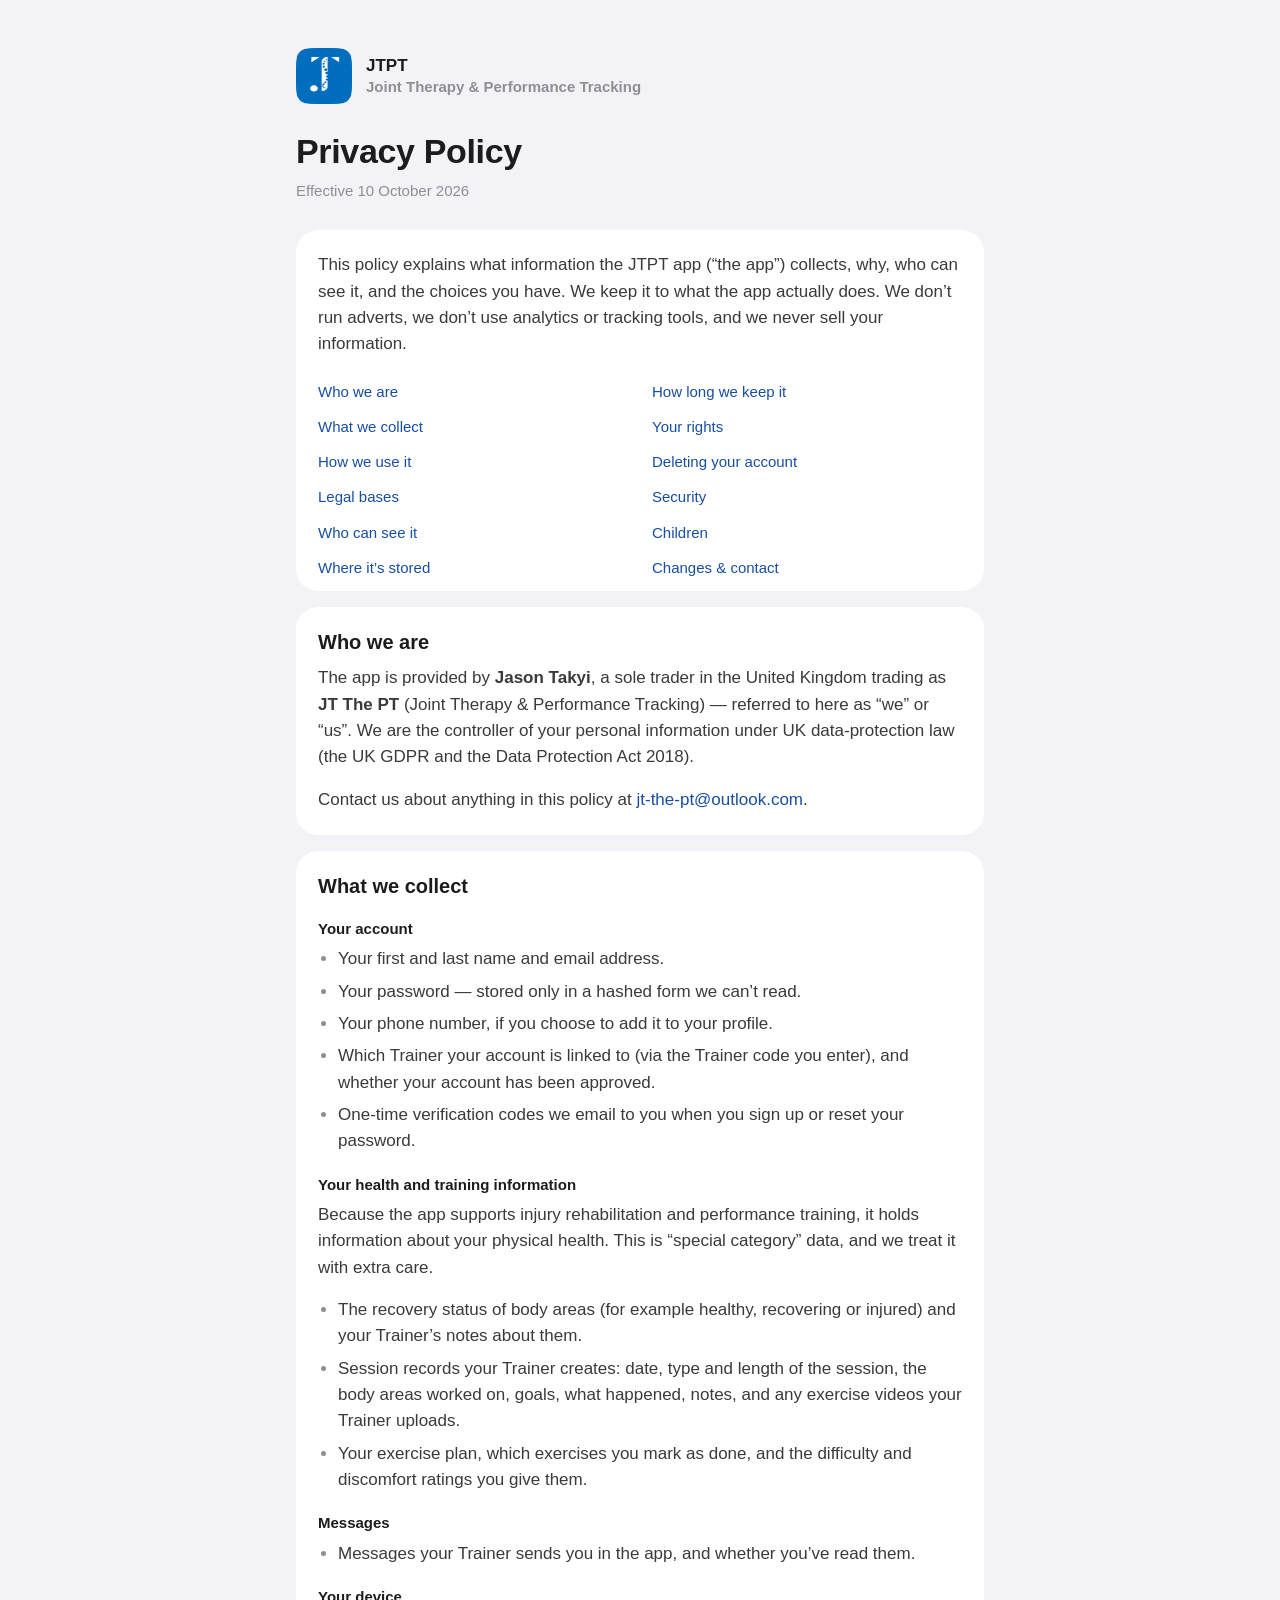
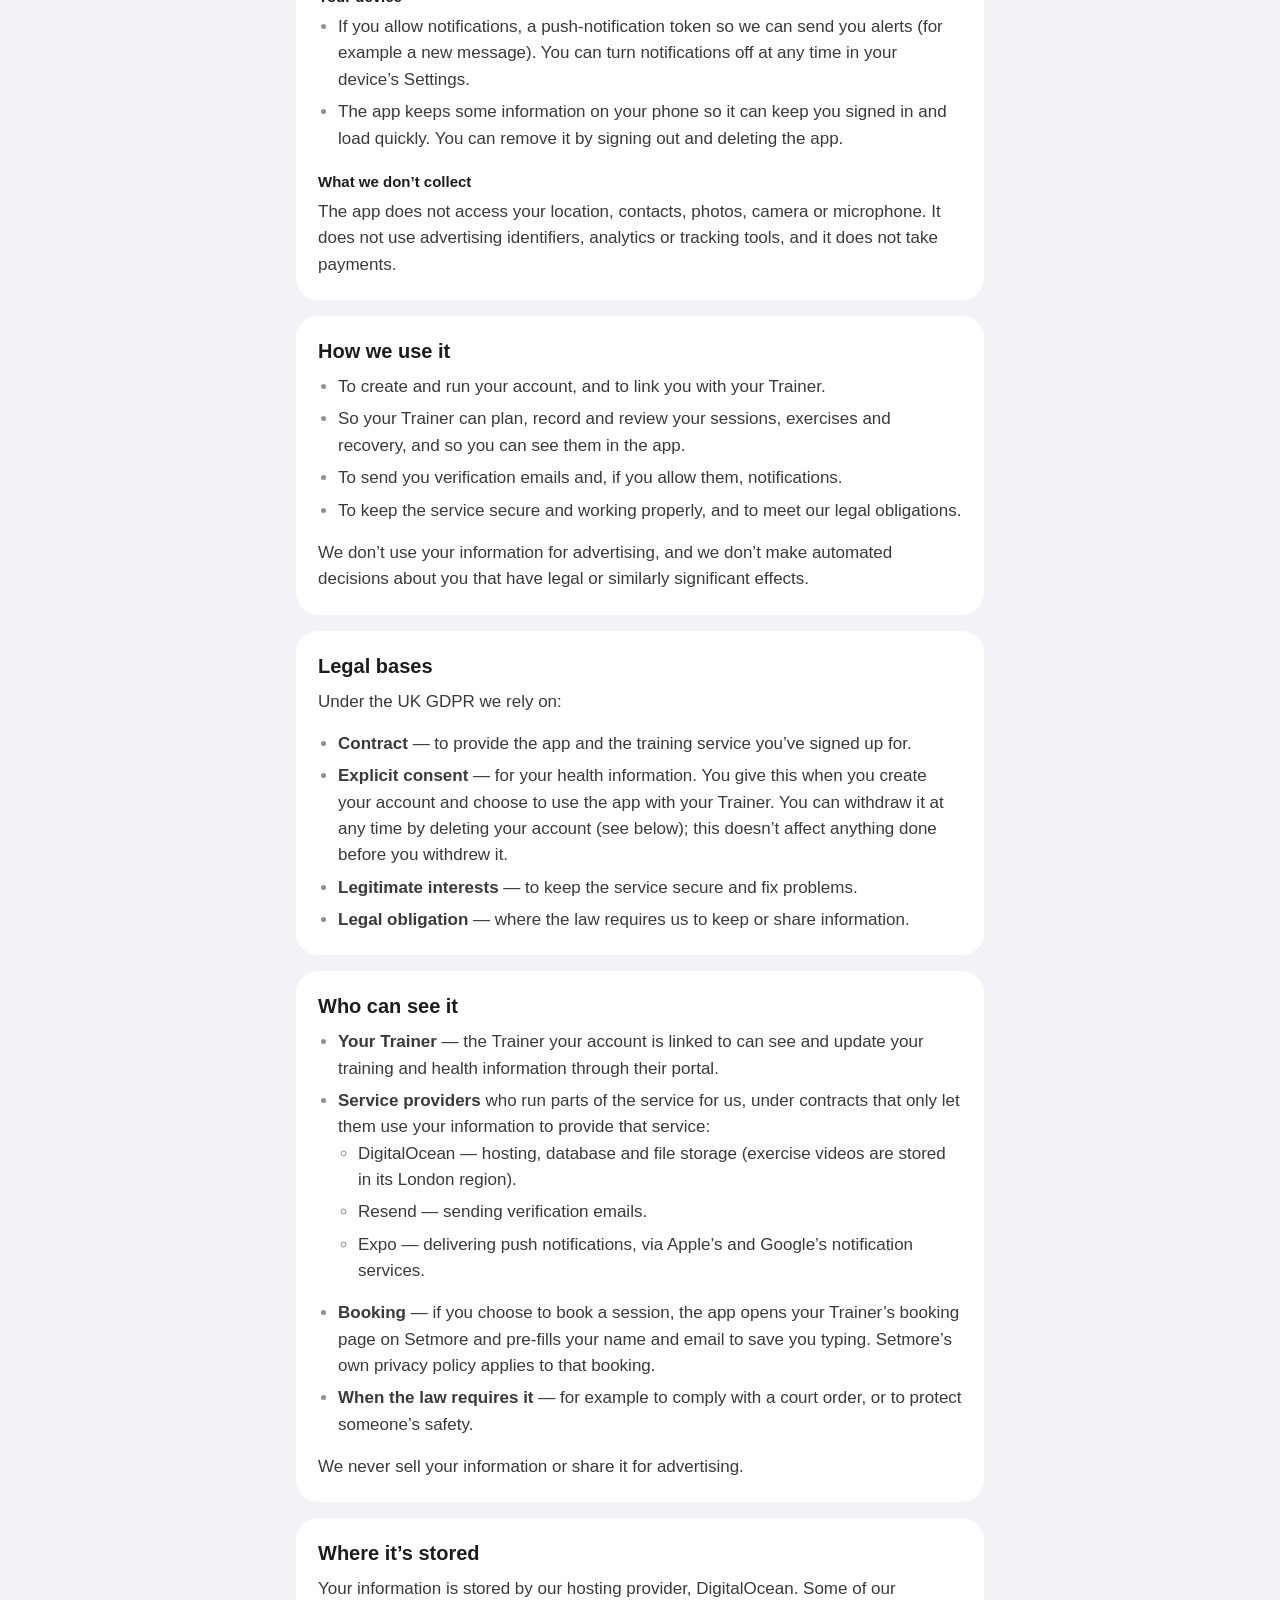
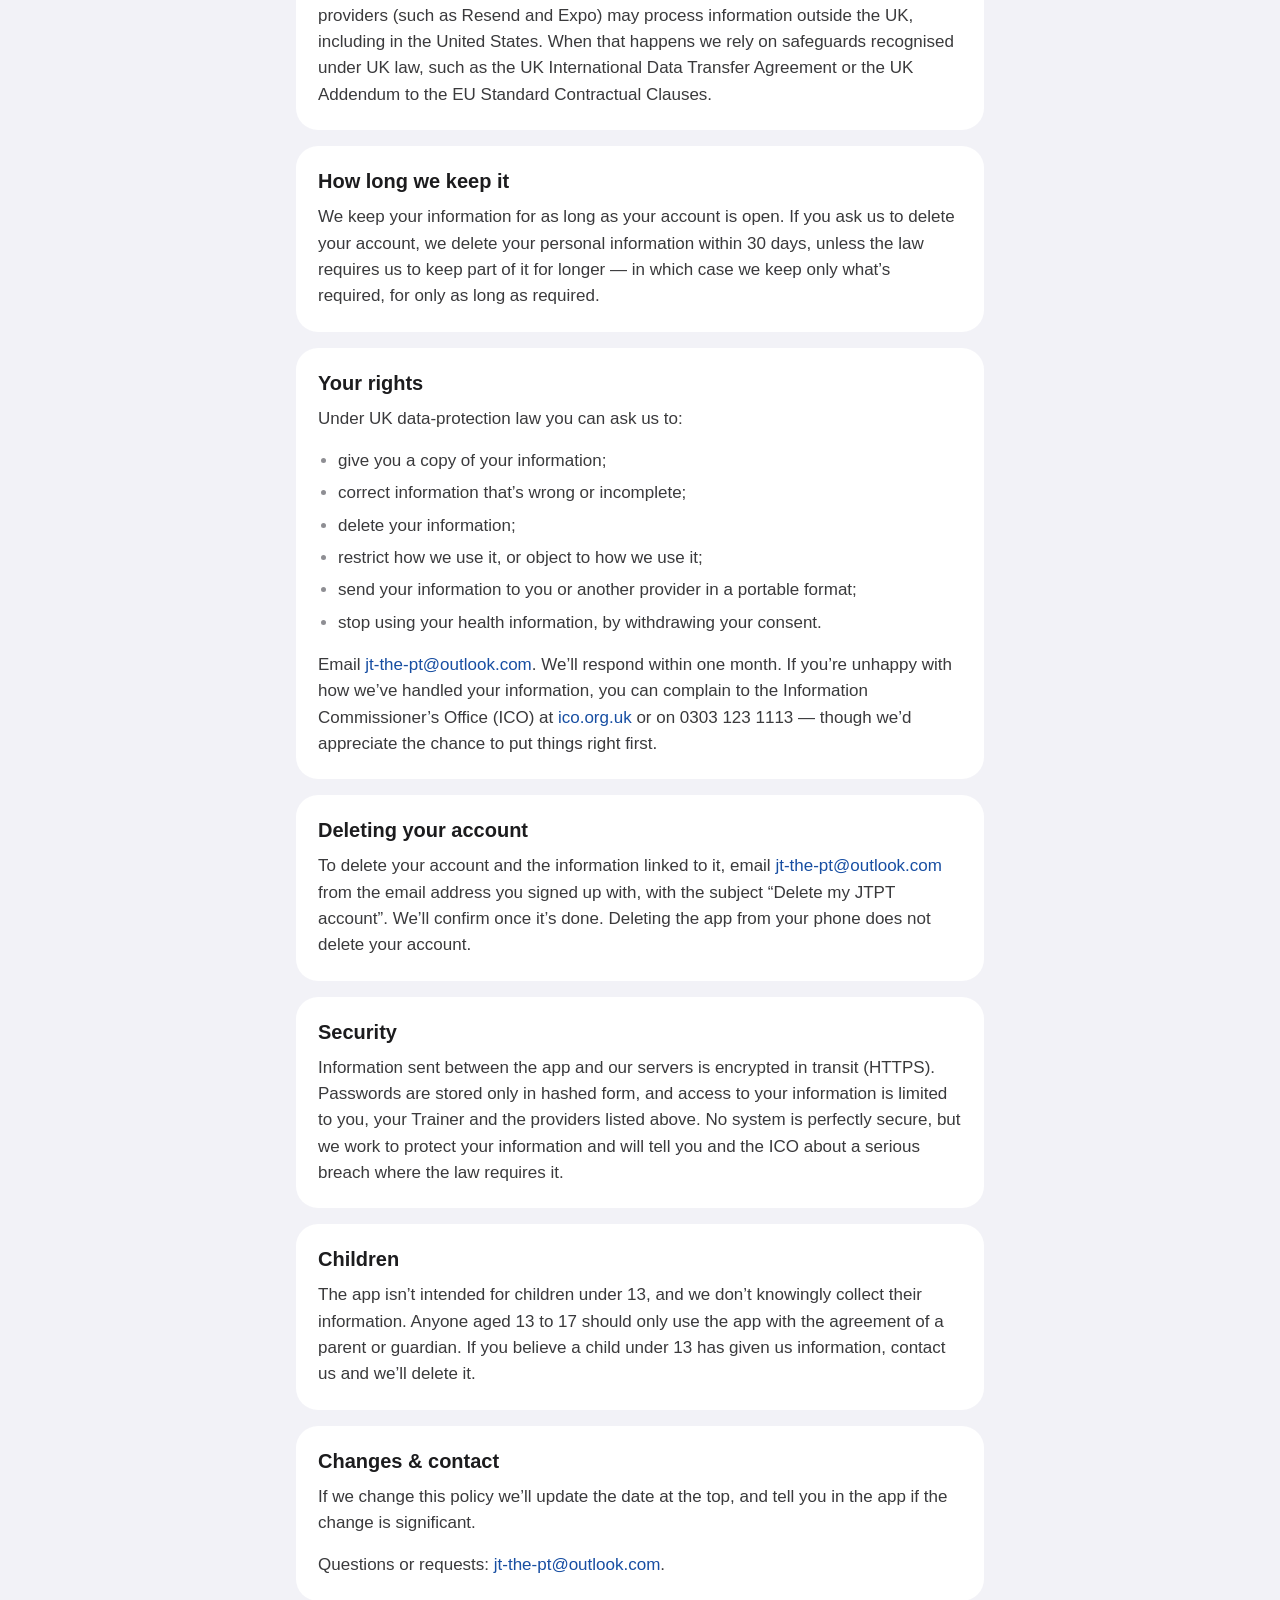
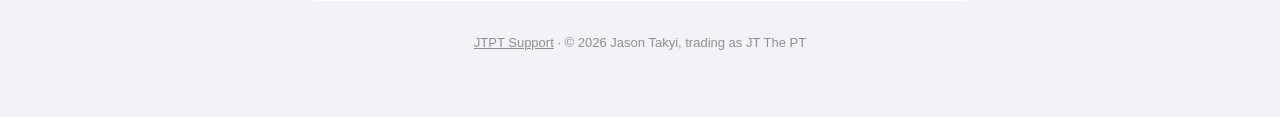
==== privacy/index.html @ 7a08b072 "Add JTPT support page and privacy policy Co-Authored-By: Claude Opus 5.5 <noreply@anthropic.com>" ====
<!doctype html>
<html lang="en-GB">
<head>
  <meta charset="utf-8">
  <meta name="viewport" content="width=device-width, initial-scale=1">
  <title>Privacy Policy · JTPT</title>
  <meta name="description" content="How the JTPT (Joint Therapy & Performance Tracking) app collects, uses and protects your information.">
  <link rel="icon" href="../assets/favicon.png">
  <link rel="apple-touch-icon" href="../assets/apple-touch-icon.png">
  <link rel="stylesheet" href="../assets/site.css">
</head>
<body>
<main class="wrap">

  <header class="brand">
    <img src="../assets/icon-192.png" alt="">
    <div class="name"><strong>JTPT</strong>Joint Therapy &amp; Performance Tracking</div>
  </header>

  <h1>Privacy Policy</h1>
  <p class="lede">Effective 10 October 2026</p>

  <section class="card">
    <p>This policy explains what information the JTPT app (“the app”) collects, why, who can see it, and the choices you have. We keep it to what the app actually does. We don’t run adverts, we don’t use analytics or tracking tools, and we never sell your information.</p>
    <nav class="toc" aria-label="Contents">
      <a href="#who">Who we are</a>
      <a href="#collect">What we collect</a>
      <a href="#use">How we use it</a>
      <a href="#legal">Legal bases</a>
      <a href="#share">Who can see it</a>
      <a href="#transfers">Where it’s stored</a>
      <a href="#retention">How long we keep it</a>
      <a href="#rights">Your rights</a>
      <a href="#delete">Deleting your account</a>
      <a href="#security">Security</a>
      <a href="#children">Children</a>
      <a href="#changes">Changes &amp; contact</a>
    </nav>
  </section>

  <section class="card" id="who">
    <h2>Who we are</h2>
    <p>The app is provided by <strong>Jason Takyi</strong>, a sole trader in the United Kingdom trading as <strong>JT The PT</strong> (Joint Therapy &amp; Performance Tracking) — referred to here as “we” or “us”. We are the controller of your personal information under UK data-protection law (the UK GDPR and the Data Protection Act 2018).</p>
    <p>Contact us about anything in this policy at <a href="mailto:jt-the-pt@outlook.com">jt-the-pt@outlook.com</a>.</p>
  </section>

  <section class="card" id="collect">
    <h2>What we collect</h2>

    <h3>Your account</h3>
    <ul>
      <li>Your first and last name and email address.</li>
      <li>Your password — stored only in a hashed form we can’t read.</li>
      <li>Your phone number, if you choose to add it to your profile.</li>
      <li>Which Trainer your account is linked to (via the Trainer code you enter), and whether your account has been approved.</li>
      <li>One-time verification codes we email to you when you sign up or reset your password.</li>
    </ul>

    <h3>Your health and training information</h3>
    <p>Because the app supports injury rehabilitation and performance training, it holds information about your physical health. This is “special category” data, and we treat it with extra care.</p>
    <ul>
      <li>The recovery status of body areas (for example healthy, recovering or injured) and your Trainer’s notes about them.</li>
      <li>Session records your Trainer creates: date, type and length of the session, the body areas worked on, goals, what happened, notes, and any exercise videos your Trainer uploads.</li>
      <li>Your exercise plan, which exercises you mark as done, and the difficulty and discomfort ratings you give them.</li>
    </ul>

    <h3>Messages</h3>
    <ul>
      <li>Messages your Trainer sends you in the app, and whether you’ve read them.</li>
    </ul>

    <h3>Your device</h3>
    <ul>
      <li>If you allow notifications, a push-notification token so we can send you alerts (for example a new message). You can turn notifications off at any time in your device’s Settings.</li>
      <li>The app keeps some information on your phone so it can keep you signed in and load quickly. You can remove it by signing out and deleting the app.</li>
    </ul>

    <h3>What we don’t collect</h3>
    <p>The app does not access your location, contacts, photos, camera or microphone. It does not use advertising identifiers, analytics or tracking tools, and it does not take payments.</p>
  </section>

  <section class="card" id="use">
    <h2>How we use it</h2>
    <ul>
      <li>To create and run your account, and to link you with your Trainer.</li>
      <li>So your Trainer can plan, record and review your sessions, exercises and recovery, and so you can see them in the app.</li>
      <li>To send you verification emails and, if you allow them, notifications.</li>
      <li>To keep the service secure and working properly, and to meet our legal obligations.</li>
    </ul>
    <p>We don’t use your information for advertising, and we don’t make automated decisions about you that have legal or similarly significant effects.</p>
  </section>

  <section class="card" id="legal">
    <h2>Legal bases</h2>
    <p>Under the UK GDPR we rely on:</p>
    <ul>
      <li><strong>Contract</strong> — to provide the app and the training service you’ve signed up for.</li>
      <li><strong>Explicit consent</strong> — for your health information. You give this when you create your account and choose to use the app with your Trainer. You can withdraw it at any time by deleting your account (see below); this doesn’t affect anything done before you withdrew it.</li>
      <li><strong>Legitimate interests</strong> — to keep the service secure and fix problems.</li>
      <li><strong>Legal obligation</strong> — where the law requires us to keep or share information.</li>
    </ul>
  </section>

  <section class="card" id="share">
    <h2>Who can see it</h2>
    <ul>
      <li><strong>Your Trainer</strong> — the Trainer your account is linked to can see and update your training and health information through their portal.</li>
      <li><strong>Service providers</strong> who run parts of the service for us, under contracts that only let them use your information to provide that service:
        <ul>
          <li>DigitalOcean — hosting, database and file storage (exercise videos are stored in its London region).</li>
          <li>Resend — sending verification emails.</li>
          <li>Expo — delivering push notifications, via Apple’s and Google’s notification services.</li>
        </ul>
      </li>
      <li><strong>Booking</strong> — if you choose to book a session, the app opens your Trainer’s booking page on Setmore and pre-fills your name and email to save you typing. Setmore’s own privacy policy applies to that booking.</li>
      <li><strong>When the law requires it</strong> — for example to comply with a court order, or to protect someone’s safety.</li>
    </ul>
    <p>We never sell your information or share it for advertising.</p>
  </section>

  <section class="card" id="transfers">
    <h2>Where it’s stored</h2>
    <p>Your information is stored by our hosting provider, DigitalOcean. Some of our providers (such as Resend and Expo) may process information outside the UK, including in the United States. When that happens we rely on safeguards recognised under UK law, such as the UK International Data Transfer Agreement or the UK Addendum to the EU Standard Contractual Clauses.</p>
  </section>

  <section class="card" id="retention">
    <h2>How long we keep it</h2>
    <p>We keep your information for as long as your account is open. If you ask us to delete your account, we delete your personal information within 30 days, unless the law requires us to keep part of it for longer — in which case we keep only what’s required, for only as long as required.</p>
  </section>

  <section class="card" id="rights">
    <h2>Your rights</h2>
    <p>Under UK data-protection law you can ask us to:</p>
    <ul>
      <li>give you a copy of your information;</li>
      <li>correct information that’s wrong or incomplete;</li>
      <li>delete your information;</li>
      <li>restrict how we use it, or object to how we use it;</li>
      <li>send your information to you or another provider in a portable format;</li>
      <li>stop using your health information, by withdrawing your consent.</li>
    </ul>
    <p>Email <a href="mailto:jt-the-pt@outlook.com">jt-the-pt@outlook.com</a>. We’ll respond within one month. If you’re unhappy with how we’ve handled your information, you can complain to the Information Commissioner’s Office (ICO) at <a href="https://ico.org.uk/make-a-complaint/">ico.org.uk</a> or on 0303 123 1113 — though we’d appreciate the chance to put things right first.</p>
  </section>

  <section class="card" id="delete">
    <h2>Deleting your account</h2>
    <p>To delete your account and the information linked to it, email <a href="mailto:jt-the-pt@outlook.com?subject=Delete%20my%20JTPT%20account">jt-the-pt@outlook.com</a> from the email address you signed up with, with the subject “Delete my JTPT account”. We’ll confirm once it’s done. Deleting the app from your phone does not delete your account.</p>
  </section>

  <section class="card" id="security">
    <h2>Security</h2>
    <p>Information sent between the app and our servers is encrypted in transit (HTTPS). Passwords are stored only in hashed form, and access to your information is limited to you, your Trainer and the providers listed above. No system is perfectly secure, but we work to protect your information and will tell you and the ICO about a serious breach where the law requires it.</p>
  </section>

  <section class="card" id="children">
    <h2>Children</h2>
    <p>The app isn’t intended for children under 13, and we don’t knowingly collect their information. Anyone aged 13 to 17 should only use the app with the agreement of a parent or guardian. If you believe a child under 13 has given us information, contact us and we’ll delete it.</p>
  </section>

  <section class="card" id="changes">
    <h2>Changes &amp; contact</h2>
    <p>If we change this policy we’ll update the date at the top, and tell you in the app if the change is significant.</p>
    <p>Questions or requests: <a href="mailto:jt-the-pt@outlook.com">jt-the-pt@outlook.com</a>.</p>
  </section>

  <footer>
    <a href="../">JTPT Support</a> · © 2026 Jason Takyi, trading as JT The PT
  </footer>
</main>
</body>
</html>
---- assets/site.css ----
/* JTPT legal & support pages — same Apple-style system as the app. */
:root {
  --bg: #f2f2f7;
  --surface: #ffffff;
  --ink: #1c1c1e;
  --body: #3a3a3c;
  --muted: #8e8e93;
  --separator: rgba(60, 60, 67, 0.18);
  --accent: #174ea2;
  --accent-tint: rgba(23, 78, 162, 0.1);
  color-scheme: light dark;
}
@media (prefers-color-scheme: dark) {
  :root {
    --bg: #000000;
    --surface: #1c1c1e;
    --ink: #ffffff;
    --body: #d1d1d6;
    --muted: #98989f;
    --separator: rgba(84, 84, 88, 0.65);
    --accent: #5b93f5;
    --accent-tint: rgba(91, 147, 245, 0.18);
  }
}

* { box-sizing: border-box; }
html { -webkit-text-size-adjust: 100%; }
body {
  margin: 0;
  background: var(--bg);
  color: var(--body);
  font: 17px/1.55 -apple-system, BlinkMacSystemFont, "SF Pro Text", "Segoe UI", Roboto, Helvetica, Arial, sans-serif;
  -webkit-font-smoothing: antialiased;
}
.wrap { max-width: 720px; margin: 0 auto; padding: 48px 16px 64px; }

header.brand { display: flex; align-items: center; gap: 14px; margin-bottom: 28px; }
header.brand img { width: 56px; height: 56px; border-radius: 13px; }
header.brand .name { font-size: 15px; font-weight: 600; color: var(--muted); line-height: 1.3; }
header.brand .name strong { display: block; color: var(--ink); font-size: 17px; }

h1 { font-size: 34px; line-height: 1.15; font-weight: 700; color: var(--ink); margin: 0 0 8px; letter-spacing: -0.01em; }
.lede { color: var(--muted); font-size: 15px; margin: 0 0 28px; }

.card {
  background: var(--surface);
  border-radius: 22px;
  padding: 22px 22px 6px;
  margin: 0 0 16px;
}
.card h2 { font-size: 20px; font-weight: 700; color: var(--ink); margin: 0 0 10px; line-height: 1.3; }
.card h3 { font-size: 15px; font-weight: 600; color: var(--ink); margin: 18px 0 6px; }
.card p, .card ul { margin: 0 0 16px; }
.card ul { padding-left: 20px; }
.card li { margin: 0 0 6px; }
.card li::marker { color: var(--muted); }

a { color: var(--accent); text-decoration: none; }
a:hover { text-decoration: underline; }

nav.toc { columns: 2; column-gap: 24px; }
nav.toc a { display: block; padding: 6px 0; font-size: 15px; break-inside: avoid; }

.rows { list-style: none; padding: 0 !important; margin: 0 -22px 16px !important; }
.rows li { margin: 0; border-top: 0.5px solid var(--separator); }
.rows li:first-child { border-top: 0; }
.rows a, .rows .row { display: flex; align-items: center; justify-content: space-between; gap: 12px; padding: 14px 22px; color: var(--ink); text-decoration: none; }
.rows a:hover { background: var(--accent-tint); }
.rows .value { color: var(--muted); font-size: 15px; text-align: right; overflow-wrap: anywhere; }
.rows .chev { color: var(--muted); font-size: 20px; line-height: 1; }

.note { background: var(--accent-tint); color: var(--ink); border-radius: 14px; padding: 12px 16px; font-size: 15px; margin: 0 0 16px; }

footer { color: var(--muted); font-size: 13px; text-align: center; margin-top: 32px; }
footer a { color: var(--muted); text-decoration: underline; }

@media (max-width: 520px) {
  .wrap { padding-top: 32px; }
  h1 { font-size: 30px; }
  nav.toc { columns: 1; }
}
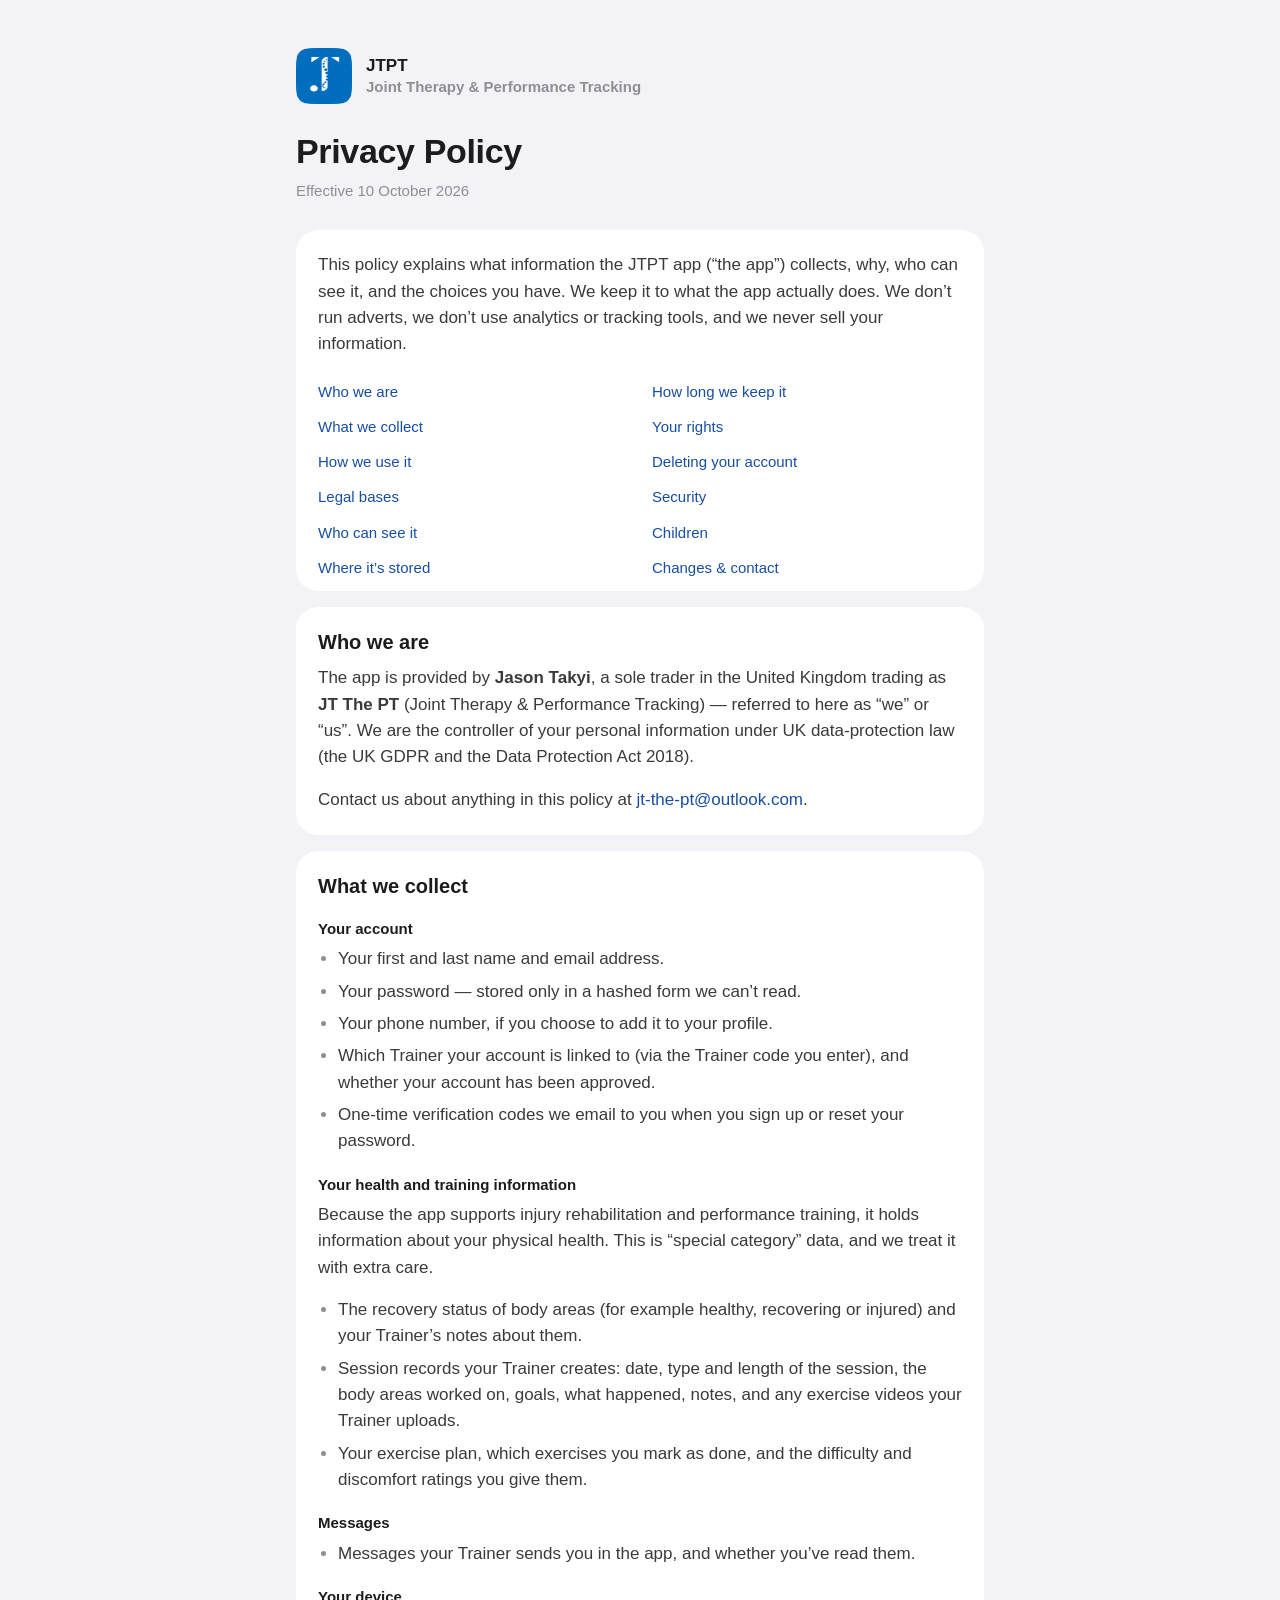
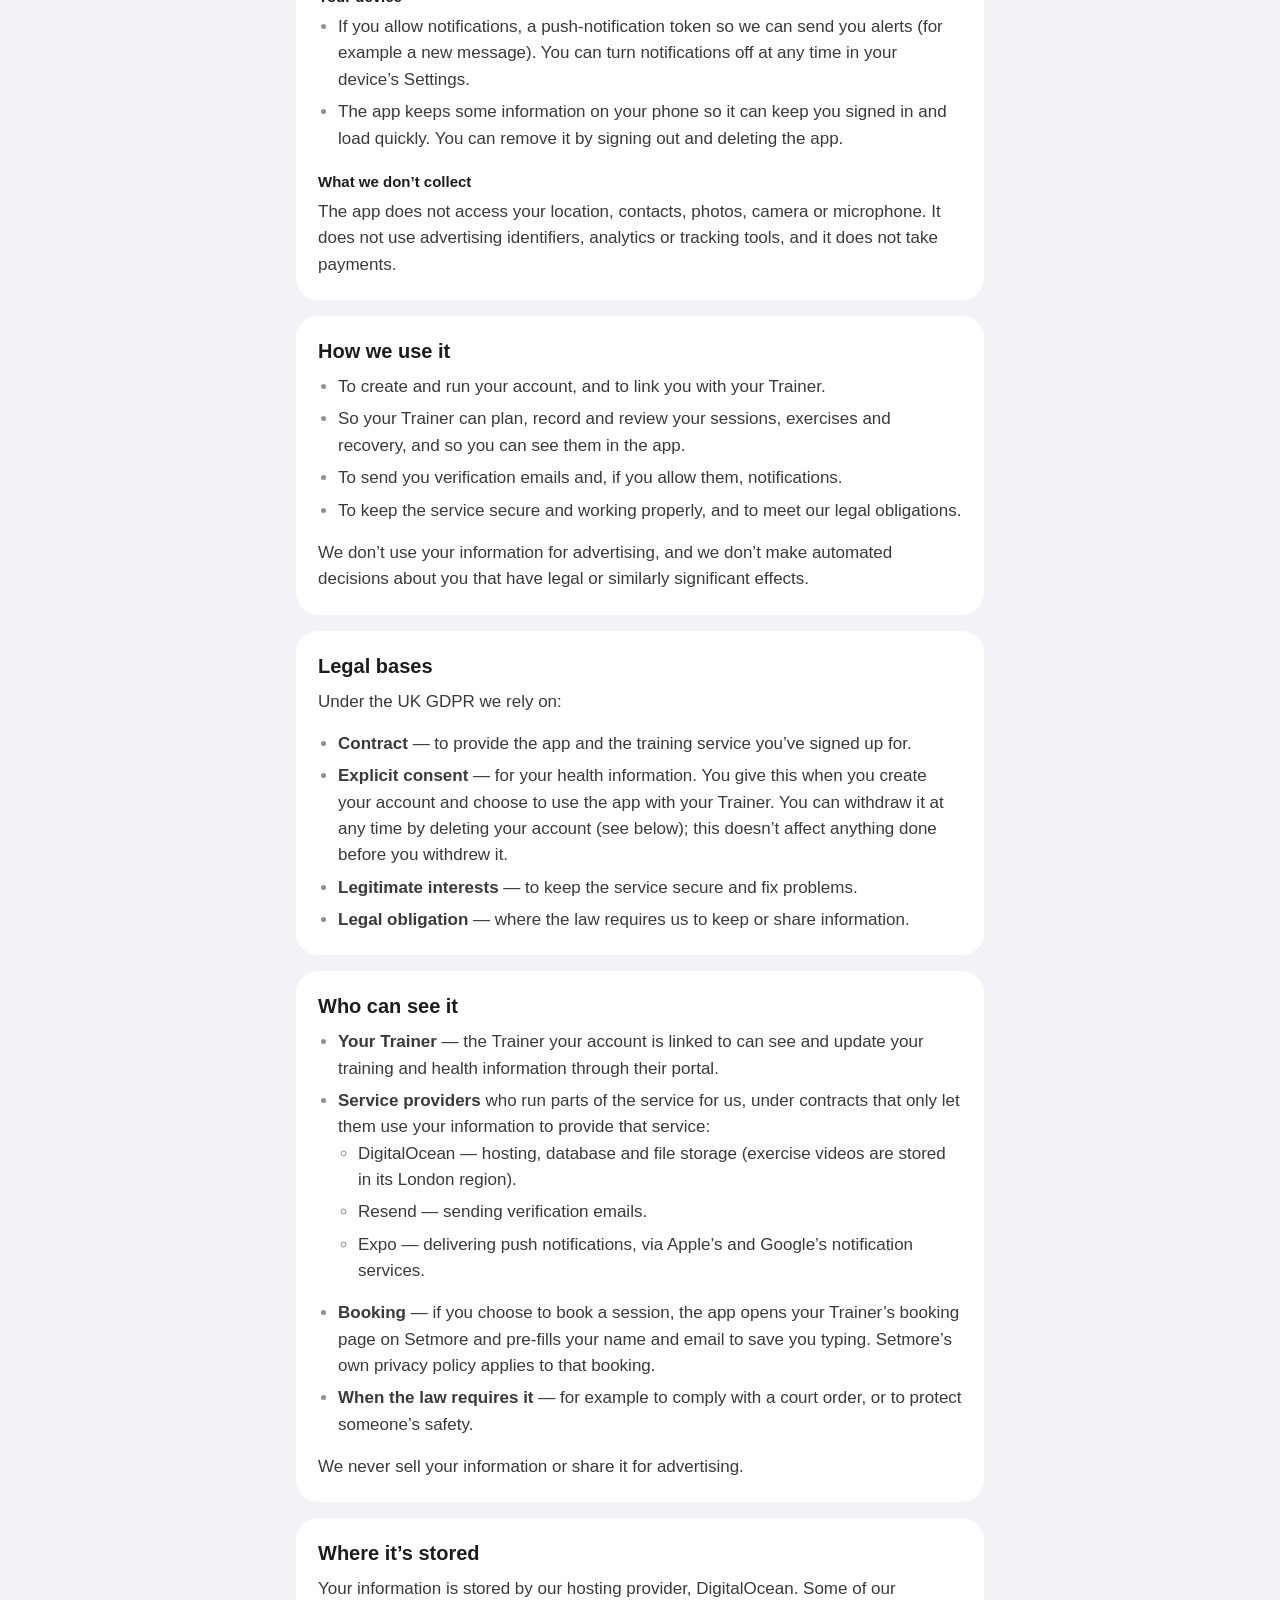
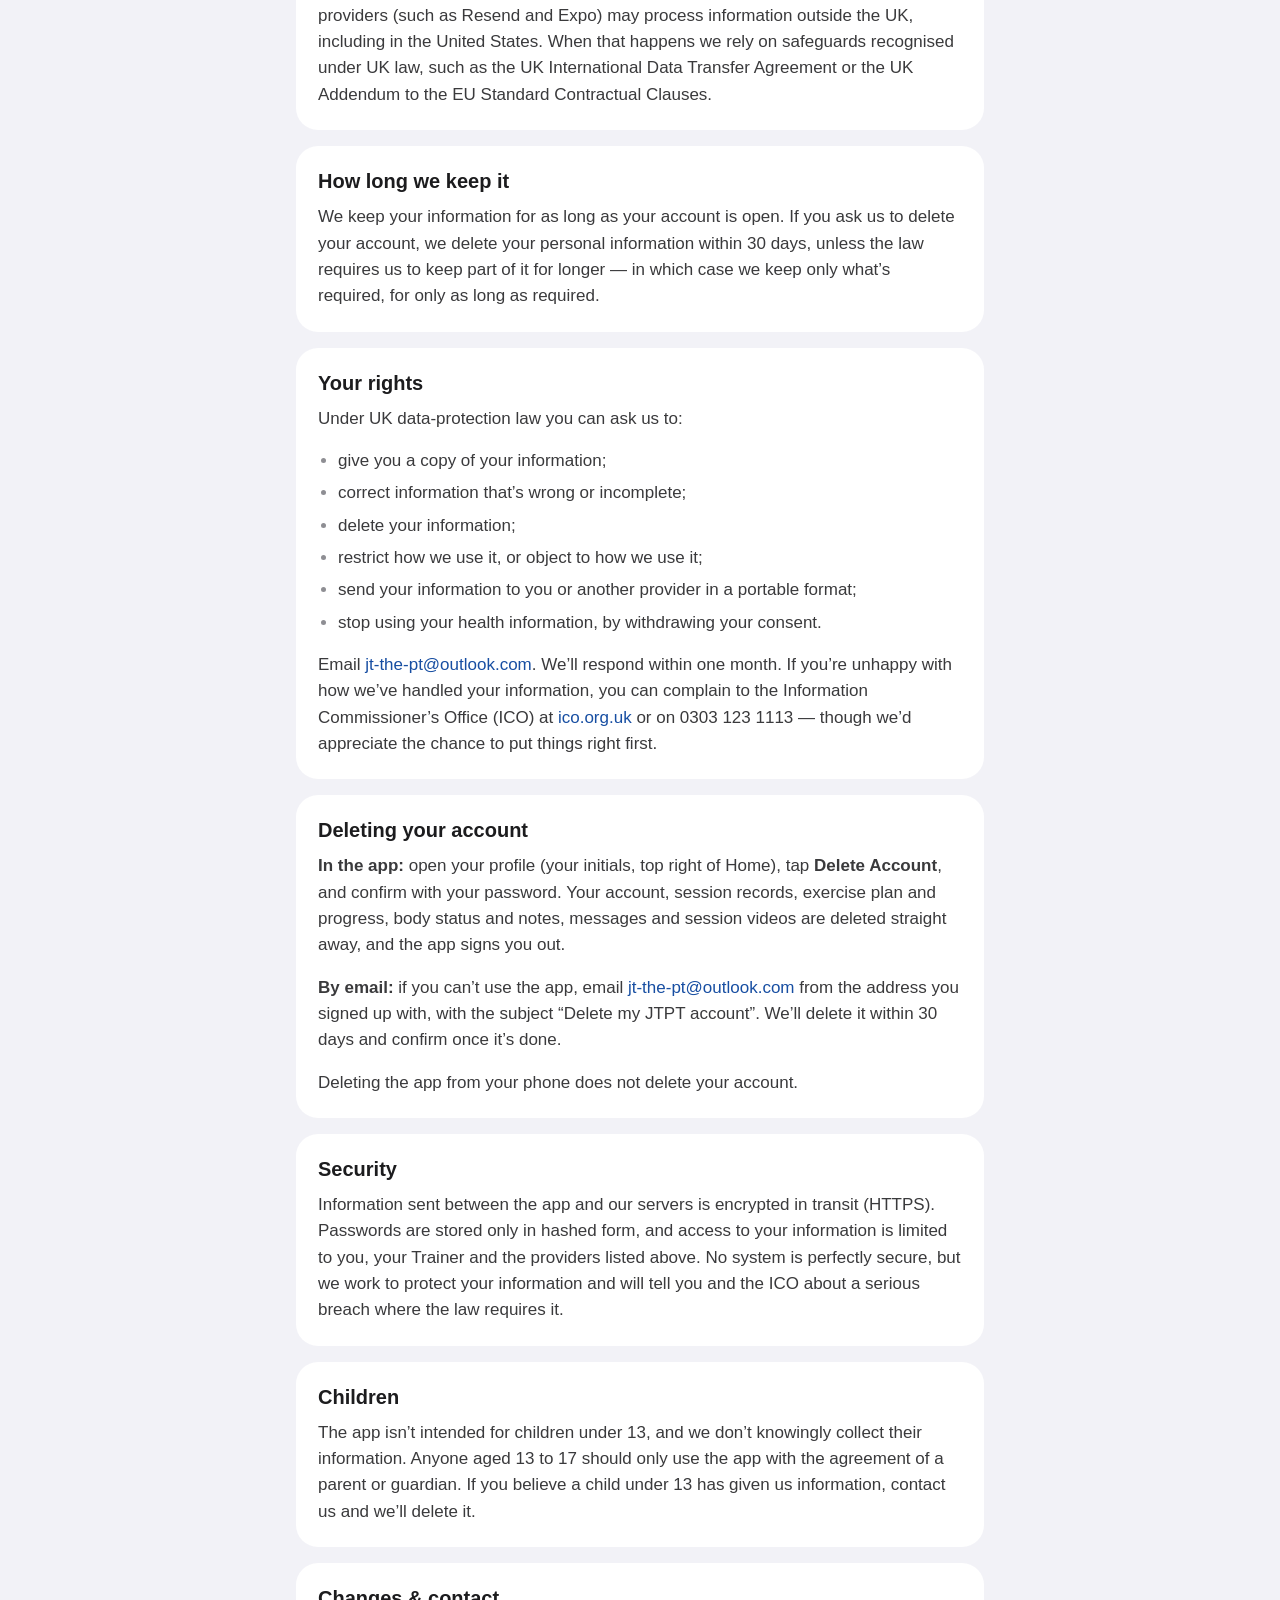
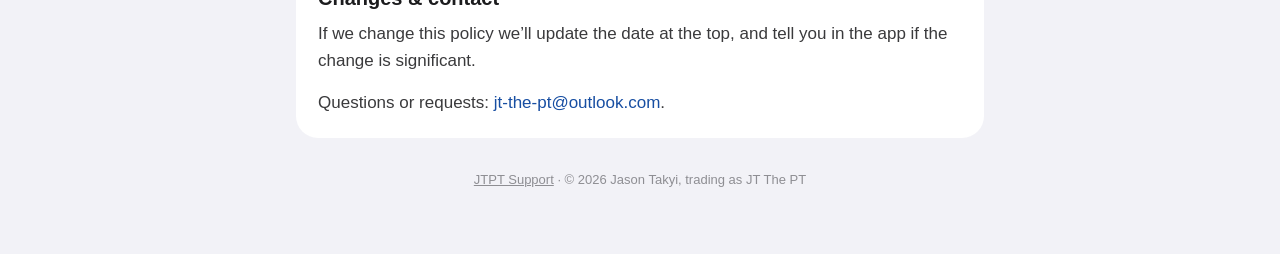
==== commit 47c1567b: "Describe in-app account deletion Co-Authored-By: Claude Opus 5.5 <noreply@anthropic.com>" ====
--- a/privacy/index.html
+++ b/privacy/index.html
@@ -144,7 +144,9 @@
 
   <section class="card" id="delete">
     <h2>Deleting your account</h2>
-    <p>To delete your account and the information linked to it, email <a href="mailto:jt-the-pt@outlook.com?subject=Delete%20my%20JTPT%20account">jt-the-pt@outlook.com</a> from the email address you signed up with, with the subject “Delete my JTPT account”. We’ll confirm once it’s done. Deleting the app from your phone does not delete your account.</p>
+    <p><strong>In the app:</strong> open your profile (your initials, top right of Home), tap <strong>Delete Account</strong>, and confirm with your password. Your account, session records, exercise plan and progress, body status and notes, messages and session videos are deleted straight away, and the app signs you out.</p>
+    <p><strong>By email:</strong> if you can’t use the app, email <a href="mailto:jt-the-pt@outlook.com?subject=Delete%20my%20JTPT%20account">jt-the-pt@outlook.com</a> from the address you signed up with, with the subject “Delete my JTPT account”. We’ll delete it within 30 days and confirm once it’s done.</p>
+    <p>Deleting the app from your phone does not delete your account.</p>
   </section>
 
   <section class="card" id="security">
